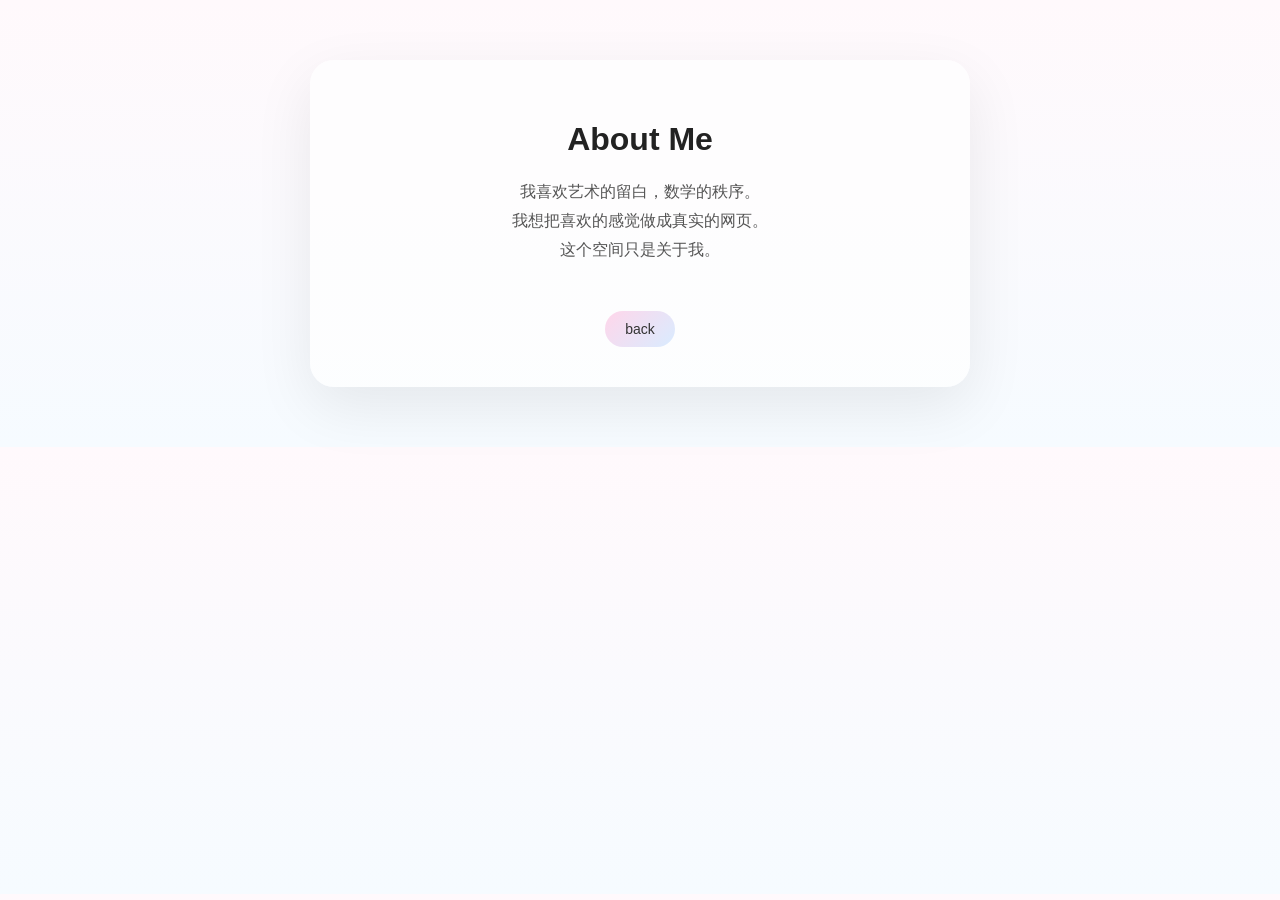
==== about1.html @ e81700f3 "Add about1.html with personal introduction" ====
<!doctype html>
<html lang="zh-CN">
<head>
<meta charset="utf-8">
<meta name="viewport" content="width=device-width,initial-scale=1">
<title>About Me — Vivienne</title>

<style>
body{
margin:0;
font-family:-apple-system,BlinkMacSystemFont,"PingFang SC","Microsoft YaHei",sans-serif;
background:linear-gradient(180deg,#fff9fc,#f6fbff);
color:#222;
padding:60px 20px;
text-align:center;
}

.card{
max-width:600px;
margin:0 auto;
background:rgba(255,255,255,.7);
padding:40px 30px;
border-radius:24px;
box-shadow:0 20px 60px rgba(0,0,0,.08);
}

h1{
margin-bottom:20px;
}

p{
line-height:1.8;
color:#555;
}

.back{
margin-top:30px;
display:inline-block;
padding:10px 20px;
border-radius:999px;
background:linear-gradient(135deg,#ffd6ea,#d9ecff);
text-decoration:none;
color:#333;
font-size:14px;
}
</style>
</head>

<body>

<div class="card">
<h1>About Me</h1>

<p>
我喜欢艺术的留白，数学的秩序。<br>
我想把喜欢的感觉做成真实的网页。<br>
这个空间只是关于我。
</p >

<a href=" " class="back">back</a >
</div>

</body>
</html>
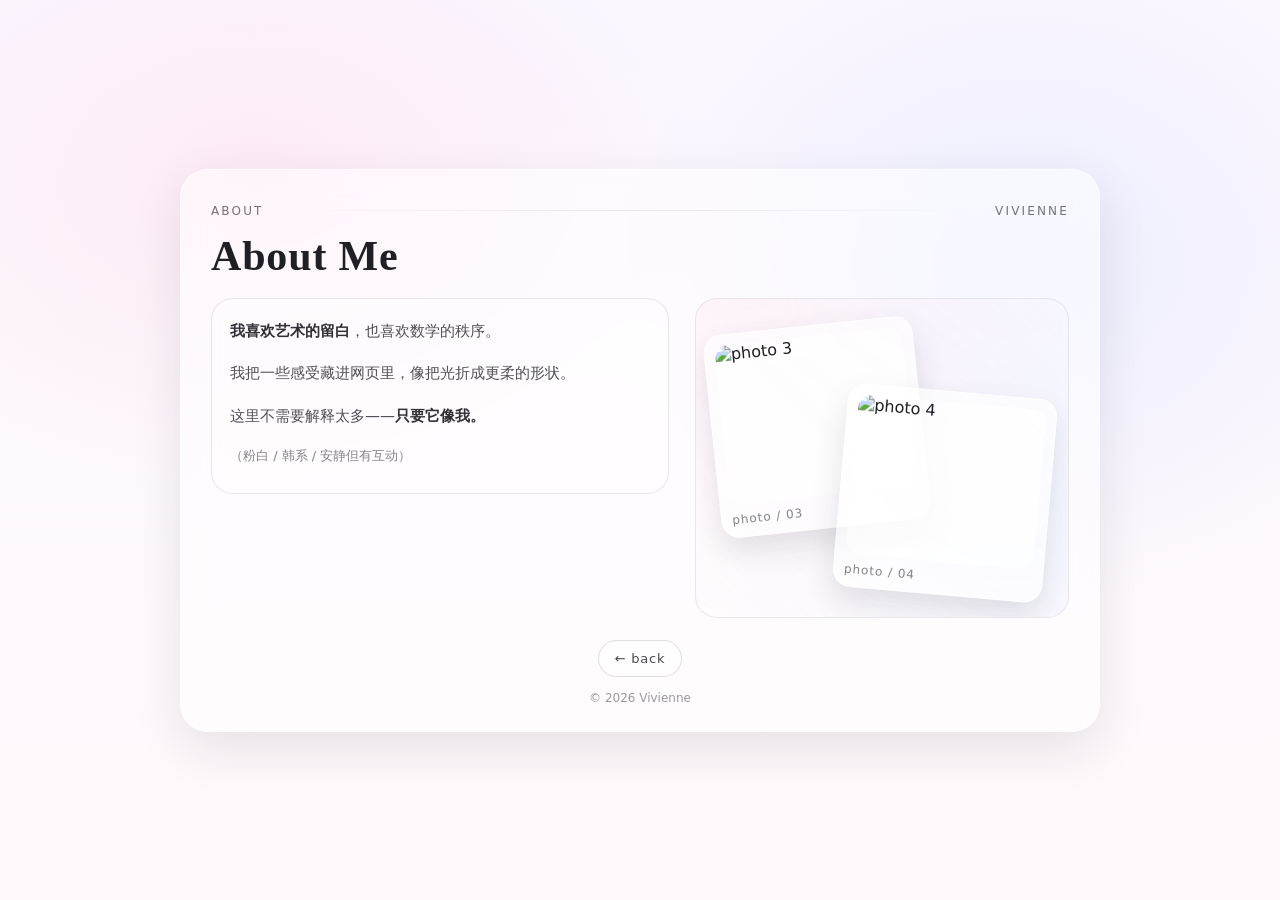
==== commit 904adf42: "Update image sources in about1.html" ====
--- a/about1.html
+++ b/about1.html
@@ -1,64 +1,241 @@
 <!doctype html>
-<html lang="zh-CN">
+<html lang="zh">
 <head>
-<meta charset="utf-8">
-<meta name="viewport" content="width=device-width,initial-scale=1">
-<title>About Me — Vivienne</title>
-
-<style>
-body{
-margin:0;
-font-family:-apple-system,BlinkMacSystemFont,"PingFang SC","Microsoft YaHei",sans-serif;
-background:linear-gradient(180deg,#fff9fc,#f6fbff);
-color:#222;
-padding:60px 20px;
-text-align:center;
-}
-
-.card{
-max-width:600px;
-margin:0 auto;
-background:rgba(255,255,255,.7);
-padding:40px 30px;
-border-radius:24px;
-box-shadow:0 20px 60px rgba(0,0,0,.08);
-}
-
-h1{
-margin-bottom:20px;
-}
-
-p{
-line-height:1.8;
-color:#555;
-}
-
-.back{
-margin-top:30px;
-display:inline-block;
-padding:10px 20px;
-border-radius:999px;
-background:linear-gradient(135deg,#ffd6ea,#d9ecff);
-text-decoration:none;
-color:#333;
-font-size:14px;
-}
-</style>
+  <meta charset="utf-8" />
+  <meta name="viewport" content="width=device-width,initial-scale=1" />
+  <title>About • Vivienne</title>
+  <style>
+    :root{
+      --bg1:#fbf7ff;
+      --bg2:#fff9fb;
+      --ink:#1f1f26;
+      --muted:rgba(31,31,38,.62);
+      --glass:rgba(255,255,255,.52);
+      --line:rgba(31,31,38,.10);
+      --shadow: 0 18px 50px rgba(31,31,38,.10);
+      --r:28px;
+    }
+    *{box-sizing:border-box}
+    html,body{height:100%}
+    body{
+      margin:0;
+      font-family: ui-sans-serif, system-ui, -apple-system, "PingFang SC","Microsoft YaHei", Arial;
+      color:var(--ink);
+      background:
+        radial-gradient(60vw 40vw at 20% 20%, rgba(255,210,230,.35), transparent 60%),
+        radial-gradient(55vw 45vw at 80% 30%, rgba(210,220,255,.38), transparent 58%),
+        linear-gradient(180deg, var(--bg1), var(--bg2));
+      overflow-x:hidden;
+    }
+
+    /* 细腻颗粒感（很淡） */
+    body:before{
+      content:"";
+      position:fixed; inset:0;
+      background-image:url("data:image/svg+xml,%3Csvg xmlns='http://www.w3.org/2000/svg' width='120' height='120'%3E%3Cfilter id='n'%3E%3CfeTurbulence type='fractalNoise' baseFrequency='.8' numOctaves='2' stitchTiles='stitch'/%3E%3C/filter%3E%3Crect width='120' height='120' filter='url(%23n)' opacity='.10'/%3E%3C/svg%3E");
+      opacity:.08;
+      pointer-events:none;
+      mix-blend-mode:soft-light;
+    }
+
+    .wrap{
+      min-height:100%;
+      display:flex;
+      align-items:center;
+      justify-content:center;
+      padding:48px 18px;
+    }
+
+    .card{
+      width:min(920px, 96vw);
+      border-radius:var(--r);
+      background:var(--glass);
+      backdrop-filter: blur(18px);
+      -webkit-backdrop-filter: blur(18px);
+      border:1px solid rgba(255,255,255,.55);
+      box-shadow: var(--shadow);
+      padding:34px 30px 26px;
+      position:relative;
+    }
+
+    /* 顶部小标题：像画册 */
+    .topline{
+      display:flex;
+      align-items:center;
+      justify-content:space-between;
+      gap:12px;
+      margin-bottom:14px;
+      color:var(--muted);
+      letter-spacing:.18em;
+      text-transform:uppercase;
+      font-size:12px;
+    }
+    .dotline{
+      flex:1;
+      height:1px;
+      background:linear-gradient(90deg, transparent, var(--line), transparent);
+      opacity:.9;
+    }
+
+    h1{
+      margin:8px 0 18px;
+      font-family: ui-serif, "Times New Roman", Georgia, "Songti SC", serif;
+      font-size:42px;
+      font-weight:600;
+      letter-spacing:.02em;
+    }
+
+    .grid{
+      display:grid;
+      grid-template-columns: 1.1fr .9fr;
+      gap:26px;
+      align-items:start;
+    }
+
+    /* 左侧文字：像诗页 */
+    .poem{
+      padding:18px 18px 10px;
+      border-radius:22px;
+      border:1px solid var(--line);
+      background:rgba(255,255,255,.34);
+    }
+    .poem p{
+      margin:0 0 14px;
+      line-height:1.9;
+      font-size:15px;
+      color:rgba(31,31,38,.78);
+    }
+    .poem p strong{
+      color:rgba(31,31,38,.92);
+      font-weight:650;
+    }
+    .poem .small{
+      font-size:13px;
+      color:rgba(31,31,38,.55);
+      margin-top:6px;
+    }
+
+    /* 右侧：两张小图像贴纸 */
+    .polaroids{
+      position:relative;
+      min-height:320px;
+      border-radius:22px;
+      border:1px solid var(--line);
+      background:rgba(255,255,255,.28);
+      overflow:hidden;
+    }
+    .polaroids:before{
+      content:"";
+      position:absolute; inset:-40%;
+      background:
+        radial-gradient(circle at 30% 20%, rgba(255,210,230,.35), transparent 55%),
+        radial-gradient(circle at 70% 60%, rgba(210,220,255,.35), transparent 55%);
+      filter: blur(18px);
+      opacity:.65;
+    }
+
+    .pol{
+      position:absolute;
+      width:210px;            /* ✅ 图片更小一点 */
+      border-radius:18px;
+      background:rgba(255,255,255,.62);
+      border:1px solid rgba(255,255,255,.7);
+      box-shadow: 0 14px 30px rgba(31,31,38,.12);
+      padding:10px;
+      transform-origin:center;
+      transition: transform .25s ease, box-shadow .25s ease;
+    }
+    .pol img{
+      width:100%;
+      height:160px;           /* ✅ 小图高度 */
+      object-fit:cover;
+      border-radius:14px;
+      display:block;
+      background:rgba(255,255,255,.6);
+    }
+    .pol .cap{
+      margin-top:8px;
+      font-size:12px;
+      color:rgba(31,31,38,.55);
+      letter-spacing:.08em;
+    }
+    .pol:hover{
+      transform: translateY(-4px) rotate(var(--rot));
+      box-shadow: 0 22px 50px rgba(31,31,38,.16);
+    }
+
+    .pol.one{ left:16px; top:26px; --rot:-6deg; transform: rotate(-6deg); }
+    .pol.two{ right:18px; top:92px; --rot:5deg; transform: rotate(5deg); }
+
+    /* 底部按钮 */
+    .actions{
+      display:flex;
+      justify-content:center;
+      margin-top:22px;
+    }
+    .btn{
+      appearance:none;
+      border:1px solid rgba(31,31,38,.14);
+      background:rgba(255,255,255,.55);
+      padding:10px 16px;
+      border-radius:999px;
+      color:rgba(31,31,38,.82);
+      cursor:pointer;
+      text-decoration:none;
+      font-size:13px;
+      letter-spacing:.06em;
+      transition: transform .15s ease, background .15s ease;
+    }
+    .btn:hover{ transform: translateY(-1px); background:rgba(255,255,255,.68); }
+
+    footer{
+      margin-top:14px;
+      text-align:center;
+      color:rgba(31,31,38,.45);
+      font-size:12px;
+    }
+
+    @media (max-width:820px){
+      .grid{ grid-template-columns:1fr; }
+      .polaroids{ min-height:360px; }
+      .pol{ width:200px; }
+    }
+  </style>
 </head>
-
 <body>
-
-<div class="card">
-<h1>About Me</h1>
-
-<p>
-我喜欢艺术的留白，数学的秩序。<br>
-我想把喜欢的感觉做成真实的网页。<br>
-这个空间只是关于我。
-</p >
-
-<a href=" " class="back">back</a >
-</div>
-
+  <div class="wrap">
+    <main class="card">
+      <div class="topline">
+        <span>ABOUT</span><span class="dotline"></span><span>VIVIENNE</span>
+      </div>
+
+      <h1>About Me</h1>
+
+      <section class="grid">
+        <div class="poem">
+          <p><strong>我喜欢艺术的留白</strong>，也喜欢数学的秩序。</p >
+          <p>我把一些感受藏进网页里，像把光折成更柔的形状。</p >
+          <p>这里不需要解释太多——<strong>只要它像我。</strong></p >
+          <p class="small">（粉白 / 韩系 / 安静但有互动）</p >
+        </div>
+
+        <div class="polaroids" aria-label="photos">
+          <div class="pol one">
+            <img src="assets/photos3.jpg" alt="photo 3" />
+            <div class="cap">photo / 03</div>
+          </div>
+
+          <div class="pol two">
+            <img src="assets/photos4.jpg" alt="photo 4" />
+            <div class="cap">photo / 04</div>
+          </div>
+        </div>
+      </section>      <div class="actions">
+        <a class="btn" href=" ">← back</a >
+      </div>
+
+      <footer>© 2026 Vivienne</footer>
+    </main>
+  </div>
 </body>
 </html>
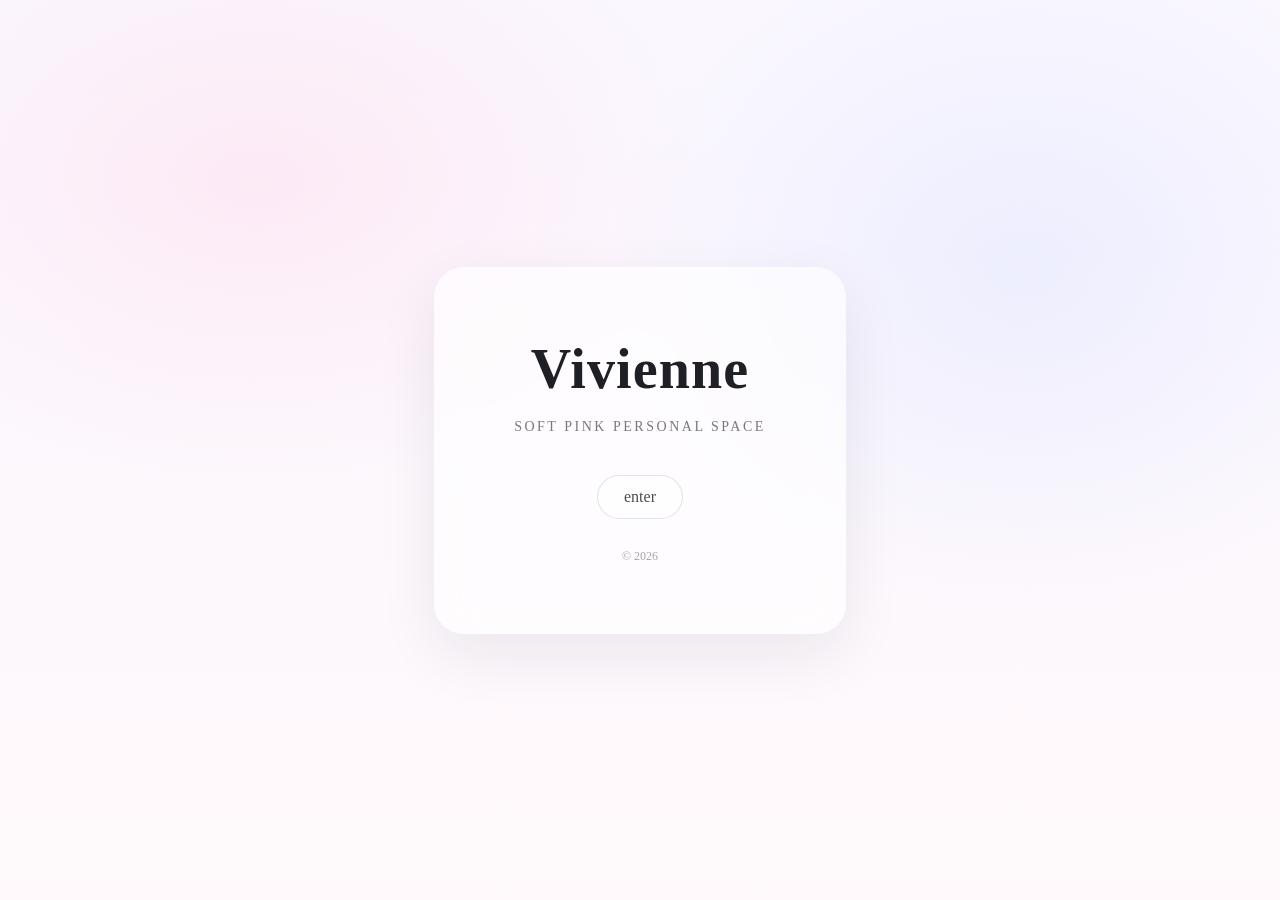
==== commit 5619e660: "Update about1.html" ====
--- a/about1.html
+++ b/about1.html
@@ -1,241 +1,88 @@
 <!doctype html>
 <html lang="zh">
 <head>
-  <meta charset="utf-8" />
-  <meta name="viewport" content="width=device-width,initial-scale=1" />
-  <title>About • Vivienne</title>
-  <style>
-    :root{
-      --bg1:#fbf7ff;
-      --bg2:#fff9fb;
-      --ink:#1f1f26;
-      --muted:rgba(31,31,38,.62);
-      --glass:rgba(255,255,255,.52);
-      --line:rgba(31,31,38,.10);
-      --shadow: 0 18px 50px rgba(31,31,38,.10);
-      --r:28px;
-    }
-    *{box-sizing:border-box}
-    html,body{height:100%}
-    body{
-      margin:0;
-      font-family: ui-sans-serif, system-ui, -apple-system, "PingFang SC","Microsoft YaHei", Arial;
-      color:var(--ink);
-      background:
-        radial-gradient(60vw 40vw at 20% 20%, rgba(255,210,230,.35), transparent 60%),
-        radial-gradient(55vw 45vw at 80% 30%, rgba(210,220,255,.38), transparent 58%),
-        linear-gradient(180deg, var(--bg1), var(--bg2));
-      overflow-x:hidden;
-    }
+<meta charset="utf-8">
+<meta name="viewport" content="width=device-width, initial-scale=1">
+<title>Vivienne</title>
 
-    /* 细腻颗粒感（很淡） */
-    body:before{
-      content:"";
-      position:fixed; inset:0;
-      background-image:url("data:image/svg+xml,%3Csvg xmlns='http://www.w3.org/2000/svg' width='120' height='120'%3E%3Cfilter id='n'%3E%3CfeTurbulence type='fractalNoise' baseFrequency='.8' numOctaves='2' stitchTiles='stitch'/%3E%3C/filter%3E%3Crect width='120' height='120' filter='url(%23n)' opacity='.10'/%3E%3C/svg%3E");
-      opacity:.08;
-      pointer-events:none;
-      mix-blend-mode:soft-light;
-    }
+<style>
+:root{
+--bg1:#faf7ff;
+--bg2:#fff9fb;
+--ink:#1f1f26;
+--glass:rgba(255,255,255,.6);
+--shadow:0 20px 60px rgba(31,31,38,.08);
+}
 
-    .wrap{
-      min-height:100%;
-      display:flex;
-      align-items:center;
-      justify-content:center;
-      padding:48px 18px;
-    }
+*{box-sizing:border-box}
+body{
+margin:0;
+height:100vh;
+display:flex;
+align-items:center;
+justify-content:center;
+background:
+radial-gradient(60vw 40vw at 20% 20%, rgba(255,210,230,.35), transparent 60%),
+radial-gradient(55vw 45vw at 80% 30%, rgba(210,220,255,.35), transparent 60%),
+linear-gradient(180deg,var(--bg1),var(--bg2));
+font-family: ui-serif, Georgia, "Songti SC", serif;
+color:var(--ink);
+}
 
-    .card{
-      width:min(920px, 96vw);
-      border-radius:var(--r);
-      background:var(--glass);
-      backdrop-filter: blur(18px);
-      -webkit-backdrop-filter: blur(18px);
-      border:1px solid rgba(255,255,255,.55);
-      box-shadow: var(--shadow);
-      padding:34px 30px 26px;
-      position:relative;
-    }
+.card{
+padding:70px 80px;
+border-radius:30px;
+background:var(--glass);
+backdrop-filter:blur(20px);
+-webkit-backdrop-filter:blur(20px);
+box-shadow:var(--shadow);
+text-align:center;
+}
 
-    /* 顶部小标题：像画册 */
-    .topline{
-      display:flex;
-      align-items:center;
-      justify-content:space-between;
-      gap:12px;
-      margin-bottom:14px;
-      color:var(--muted);
-      letter-spacing:.18em;
-      text-transform:uppercase;
-      font-size:12px;
-    }
-    .dotline{
-      flex:1;
-      height:1px;
-      background:linear-gradient(90deg, transparent, var(--line), transparent);
-      opacity:.9;
-    }
+h1{
+font-size:56px;
+margin:0 0 18px;
+font-weight:600;
+letter-spacing:.02em;
+}.sub{
+font-size:14px;
+color:rgba(31,31,38,.6);
+letter-spacing:.18em;
+text-transform:uppercase;
+margin-bottom:40px;
+}
 
-    h1{
-      margin:8px 0 18px;
-      font-family: ui-serif, "Times New Roman", Georgia, "Songti SC", serif;
-      font-size:42px;
-      font-weight:600;
-      letter-spacing:.02em;
-    }
+.enter{
+display:inline-block;
+padding:12px 26px;
+border-radius:999px;
+text-decoration:none;
+color:rgba(31,31,38,.8);
+border:1px solid rgba(31,31,38,.12);
+background:rgba(255,255,255,.5);
+transition:all .2s ease;
+}
 
-    .grid{
-      display:grid;
-      grid-template-columns: 1.1fr .9fr;
-      gap:26px;
-      align-items:start;
-    }
+.enter:hover{
+transform:translateY(-2px);
+background:white;
+}
 
-    /* 左侧文字：像诗页 */
-    .poem{
-      padding:18px 18px 10px;
-      border-radius:22px;
-      border:1px solid var(--line);
-      background:rgba(255,255,255,.34);
-    }
-    .poem p{
-      margin:0 0 14px;
-      line-height:1.9;
-      font-size:15px;
-      color:rgba(31,31,38,.78);
-    }
-    .poem p strong{
-      color:rgba(31,31,38,.92);
-      font-weight:650;
-    }
-    .poem .small{
-      font-size:13px;
-      color:rgba(31,31,38,.55);
-      margin-top:6px;
-    }
-
-    /* 右侧：两张小图像贴纸 */
-    .polaroids{
-      position:relative;
-      min-height:320px;
-      border-radius:22px;
-      border:1px solid var(--line);
-      background:rgba(255,255,255,.28);
-      overflow:hidden;
-    }
-    .polaroids:before{
-      content:"";
-      position:absolute; inset:-40%;
-      background:
-        radial-gradient(circle at 30% 20%, rgba(255,210,230,.35), transparent 55%),
-        radial-gradient(circle at 70% 60%, rgba(210,220,255,.35), transparent 55%);
-      filter: blur(18px);
-      opacity:.65;
-    }
-
-    .pol{
-      position:absolute;
-      width:210px;            /* ✅ 图片更小一点 */
-      border-radius:18px;
-      background:rgba(255,255,255,.62);
-      border:1px solid rgba(255,255,255,.7);
-      box-shadow: 0 14px 30px rgba(31,31,38,.12);
-      padding:10px;
-      transform-origin:center;
-      transition: transform .25s ease, box-shadow .25s ease;
-    }
-    .pol img{
-      width:100%;
-      height:160px;           /* ✅ 小图高度 */
-      object-fit:cover;
-      border-radius:14px;
-      display:block;
-      background:rgba(255,255,255,.6);
-    }
-    .pol .cap{
-      margin-top:8px;
-      font-size:12px;
-      color:rgba(31,31,38,.55);
-      letter-spacing:.08em;
-    }
-    .pol:hover{
-      transform: translateY(-4px) rotate(var(--rot));
-      box-shadow: 0 22px 50px rgba(31,31,38,.16);
-    }
-
-    .pol.one{ left:16px; top:26px; --rot:-6deg; transform: rotate(-6deg); }
-    .pol.two{ right:18px; top:92px; --rot:5deg; transform: rotate(5deg); }
-
-    /* 底部按钮 */
-    .actions{
-      display:flex;
-      justify-content:center;
-      margin-top:22px;
-    }
-    .btn{
-      appearance:none;
-      border:1px solid rgba(31,31,38,.14);
-      background:rgba(255,255,255,.55);
-      padding:10px 16px;
-      border-radius:999px;
-      color:rgba(31,31,38,.82);
-      cursor:pointer;
-      text-decoration:none;
-      font-size:13px;
-      letter-spacing:.06em;
-      transition: transform .15s ease, background .15s ease;
-    }
-    .btn:hover{ transform: translateY(-1px); background:rgba(255,255,255,.68); }
-
-    footer{
-      margin-top:14px;
-      text-align:center;
-      color:rgba(31,31,38,.45);
-      font-size:12px;
-    }
-
-    @media (max-width:820px){
-      .grid{ grid-template-columns:1fr; }
-      .polaroids{ min-height:360px; }
-      .pol{ width:200px; }
-    }
-  </style>
+footer{
+margin-top:30px;
+font-size:12px;
+color:rgba(31,31,38,.4);
+}
+</style>
 </head>
 <body>
-  <div class="wrap">
-    <main class="card">
-      <div class="topline">
-        <span>ABOUT</span><span class="dotline"></span><span>VIVIENNE</span>
-      </div>
 
-      <h1>About Me</h1>
+<div class="card">
+<h1>Vivienne</h1>
+<div class="sub">soft pink personal space</div>
+<a class="enter" href=" ">enter</a >
+<footer>© 2026</footer>
+</div>
 
-      <section class="grid">
-        <div class="poem">
-          <p><strong>我喜欢艺术的留白</strong>，也喜欢数学的秩序。</p >
-          <p>我把一些感受藏进网页里，像把光折成更柔的形状。</p >
-          <p>这里不需要解释太多——<strong>只要它像我。</strong></p >
-          <p class="small">（粉白 / 韩系 / 安静但有互动）</p >
-        </div>
-
-        <div class="polaroids" aria-label="photos">
-          <div class="pol one">
-            <img src="assets/photos3.jpg" alt="photo 3" />
-            <div class="cap">photo / 03</div>
-          </div>
-
-          <div class="pol two">
-            <img src="assets/photos4.jpg" alt="photo 4" />
-            <div class="cap">photo / 04</div>
-          </div>
-        </div>
-      </section>      <div class="actions">
-        <a class="btn" href=" ">← back</a >
-      </div>
-
-      <footer>© 2026 Vivienne</footer>
-    </main>
-  </div>
 </body>
 </html>
